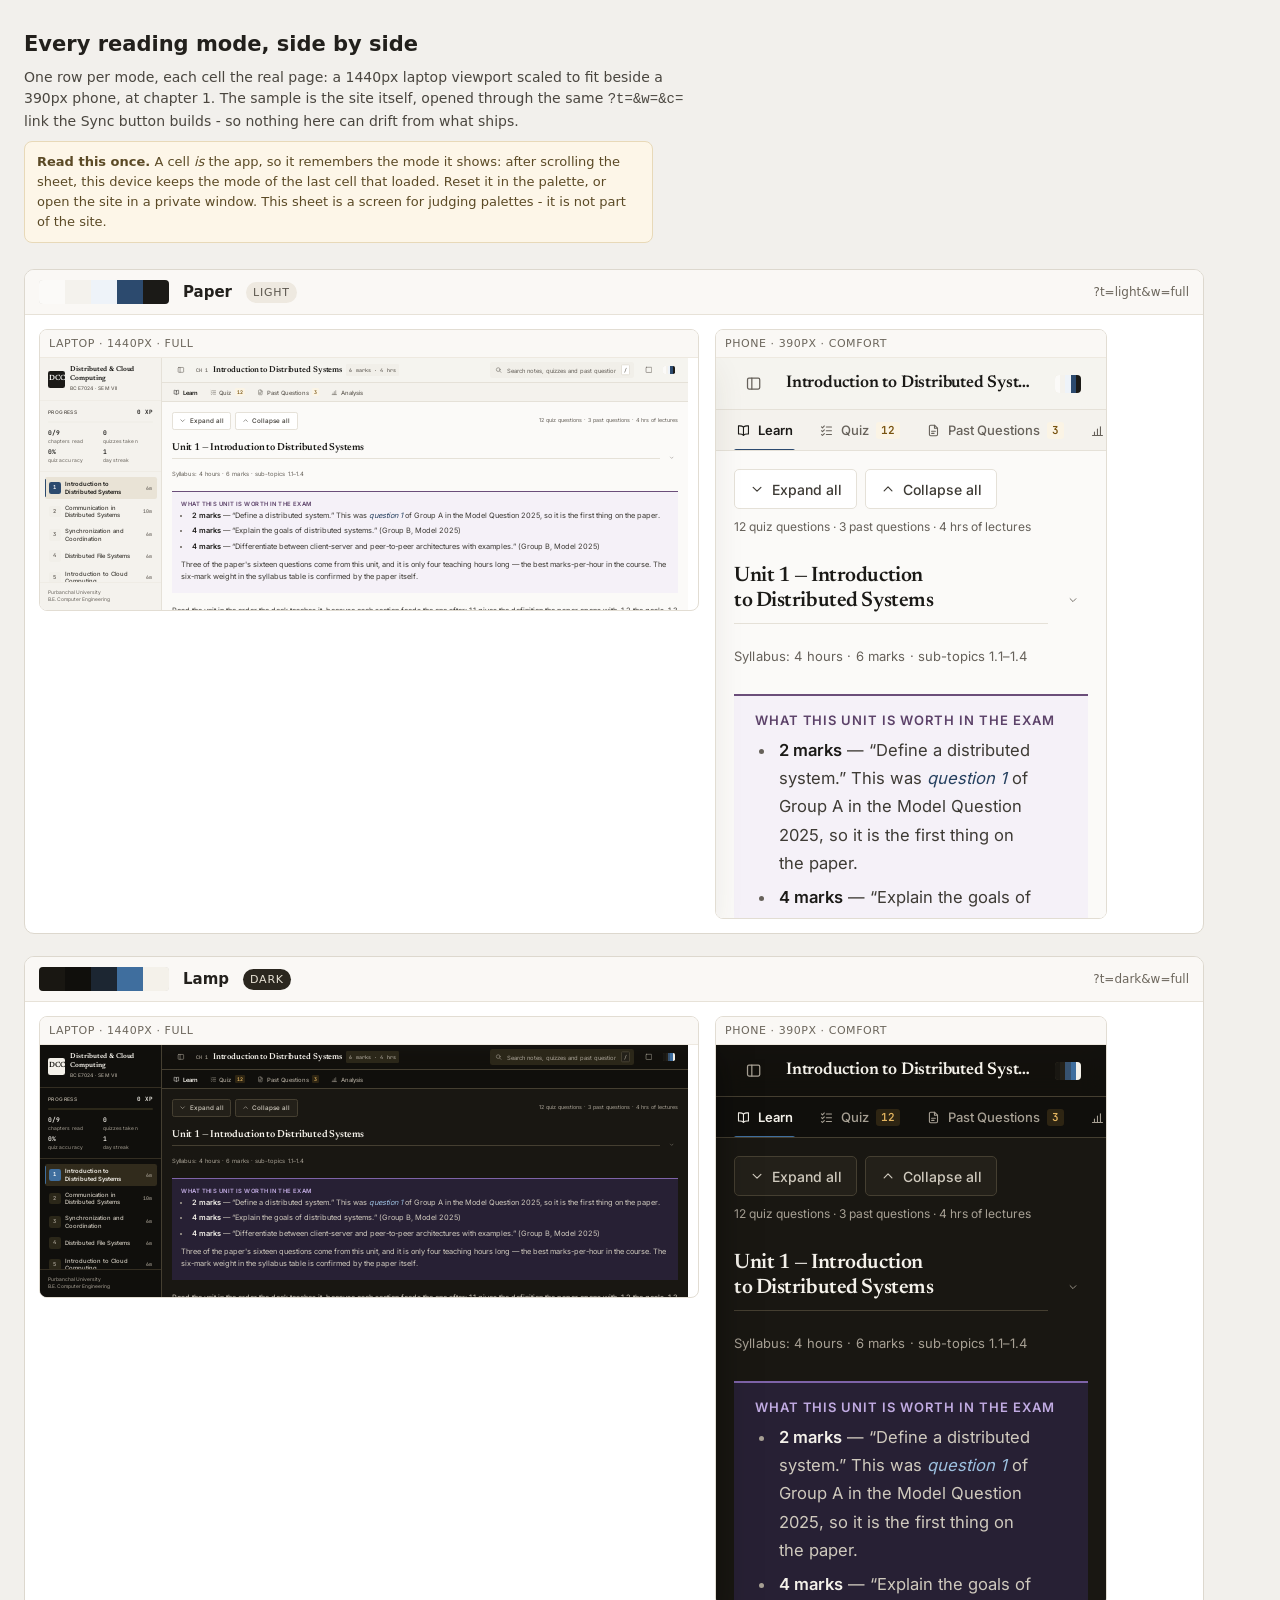
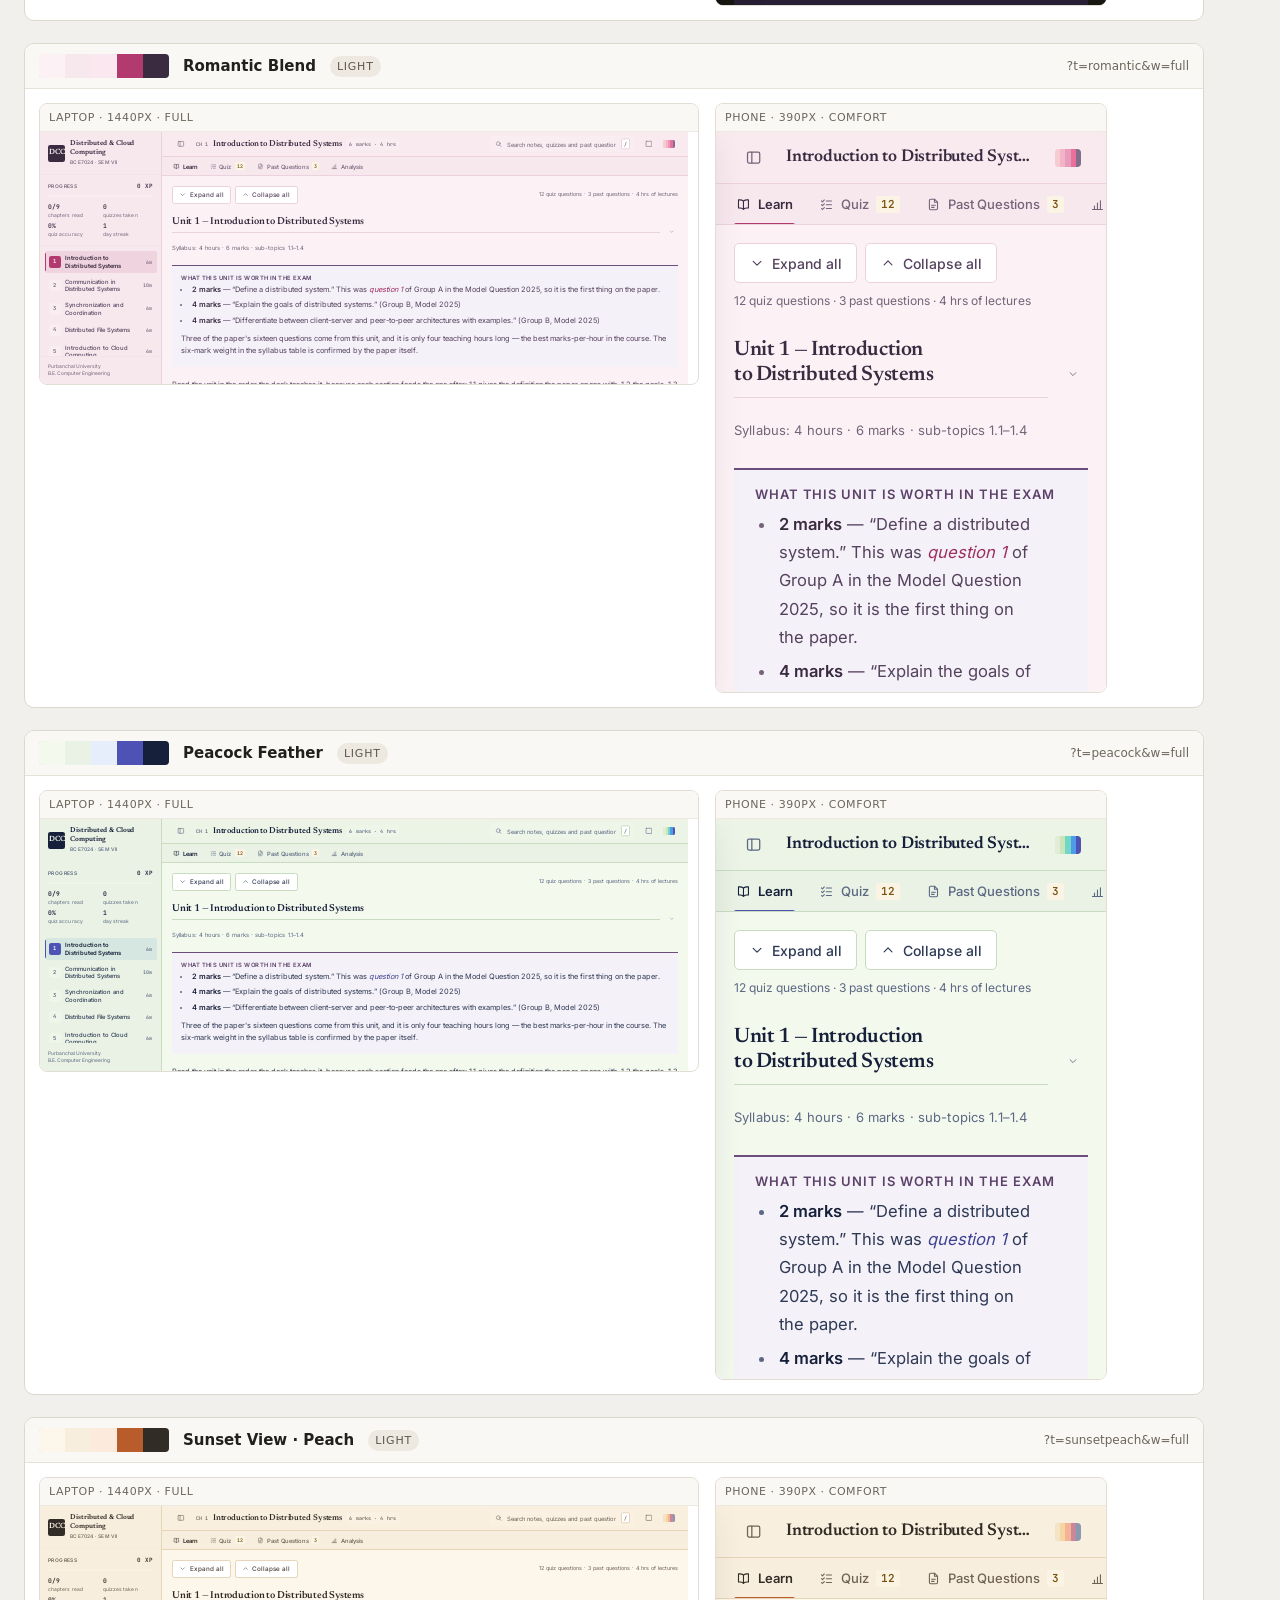
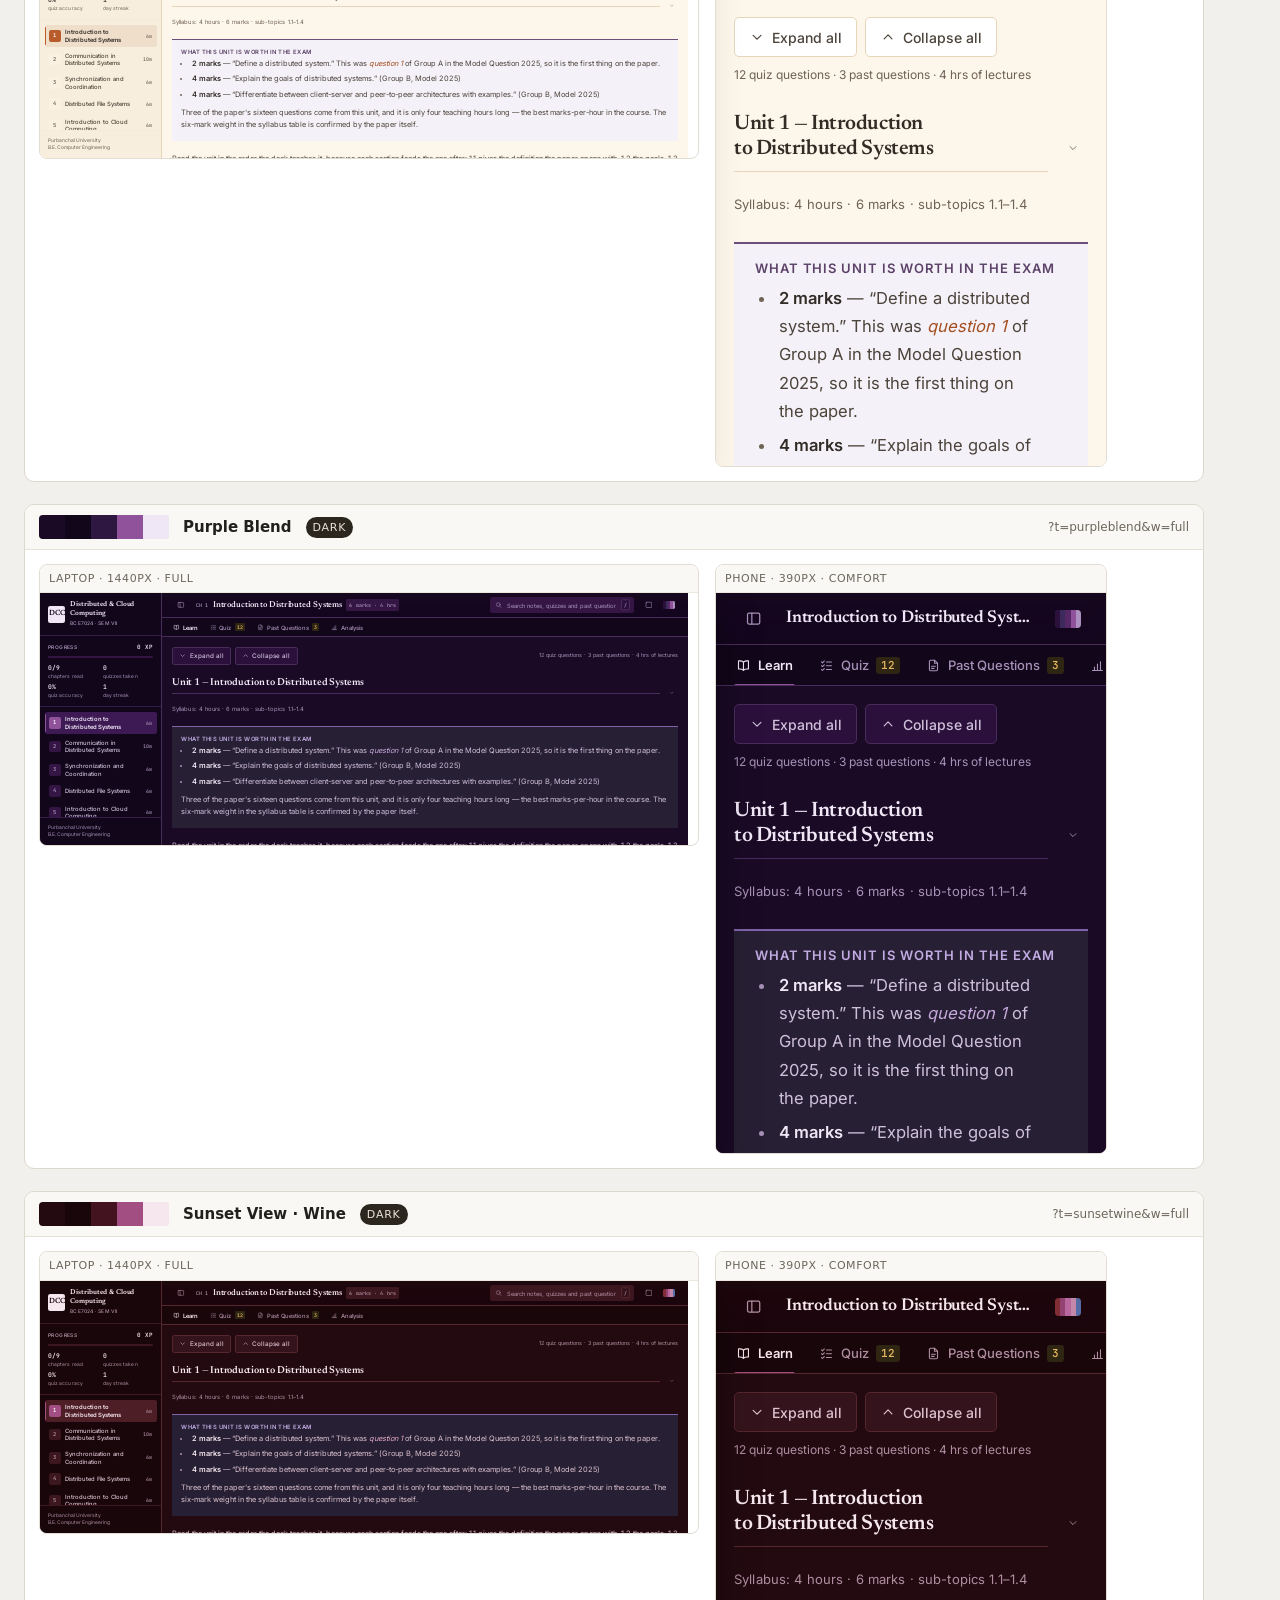
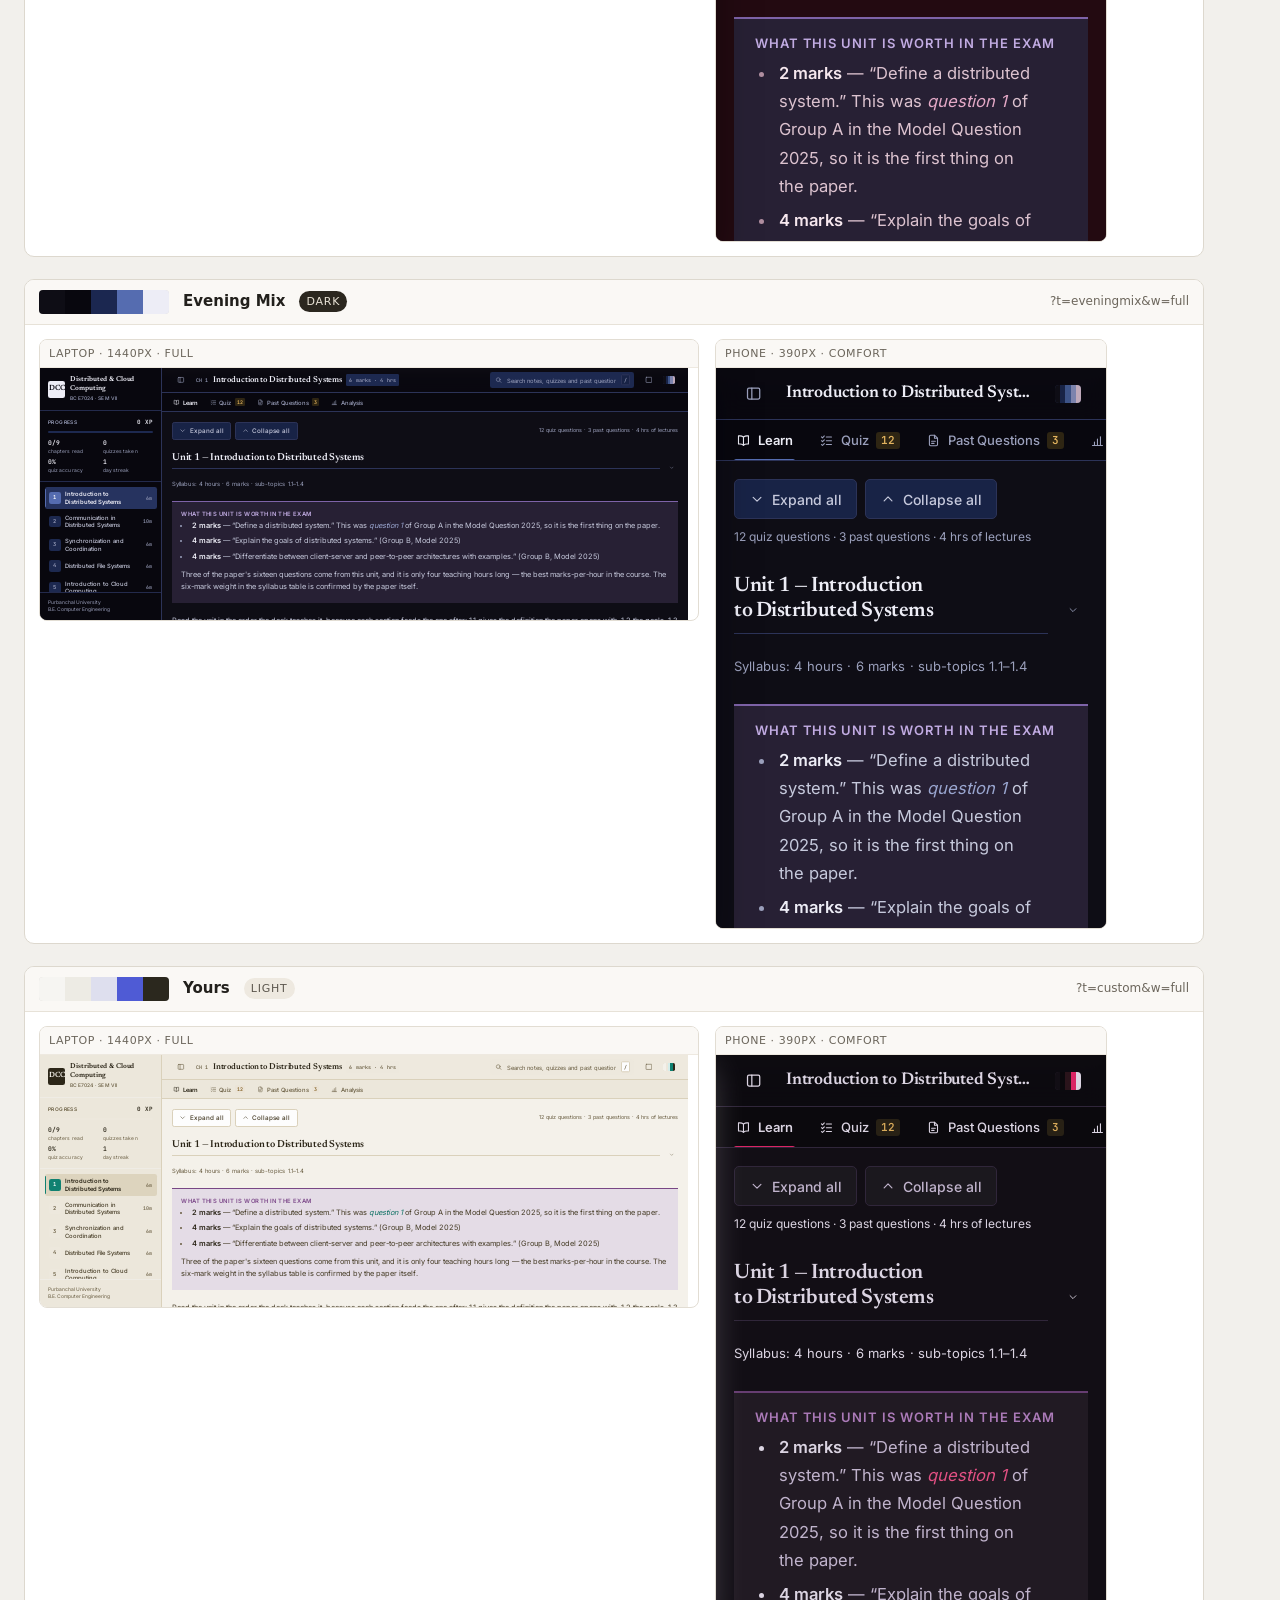
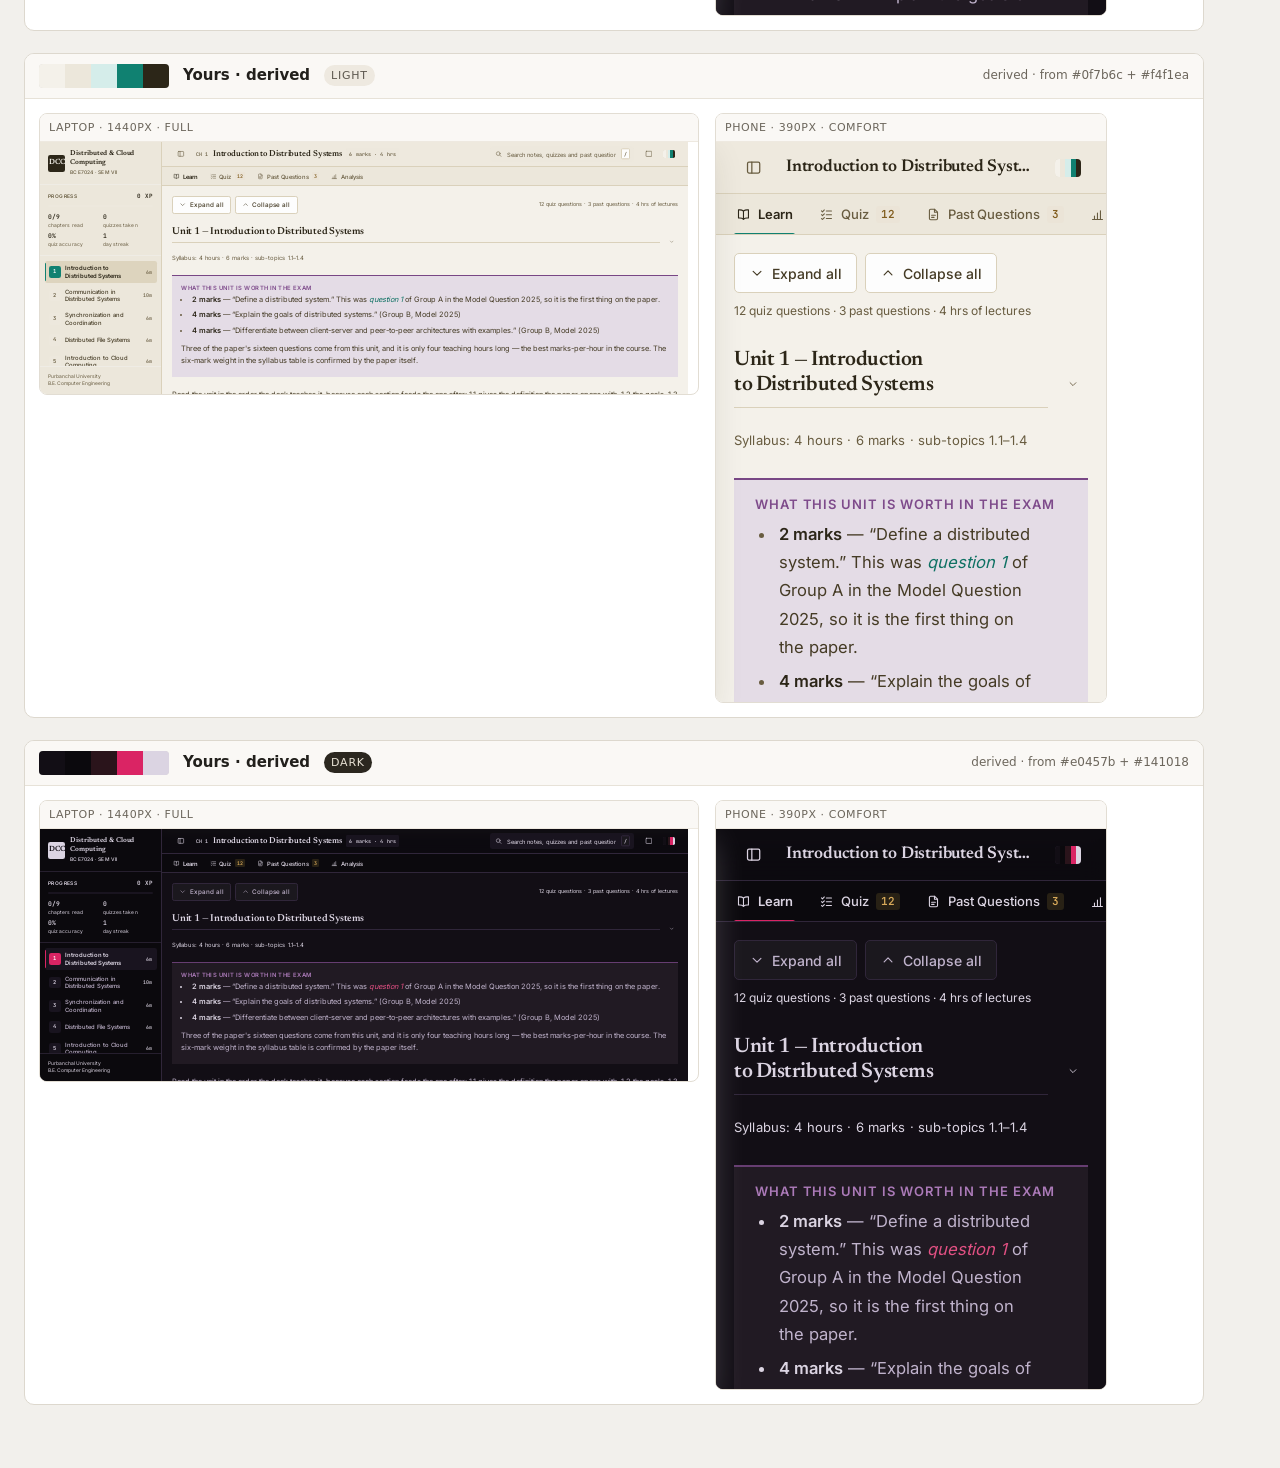
==== theme-sheet.html @ 7e3afd39 "Add a reader-tinted ninth mode, cross-device sync links and a printed-light palette Every mode now d" ====
<!DOCTYPE html>
<html lang="en"><head><meta charset="utf-8">
<title>Every reading mode, side by side</title>
<meta name="viewport" content="width=device-width,initial-scale=1">
<style>
:root { color-scheme: light; }
* { box-sizing: border-box; }
body { margin: 0; padding: 28px 24px 64px; background: #f2f0ec; color: #22201c;
       font: 14px/1.55 system-ui, -apple-system, "Segoe UI", Roboto, sans-serif; }
h1 { font-size: 21px; margin: 0 0 6px; }
.lede { max-width: 76ch; margin: 0 0 8px; color: #4a463f; }
.note { max-width: 76ch; margin: 0 0 26px; padding: 10px 12px; background: #fdf6e8;
        border: 1px solid #e8d9b8; border-radius: 8px; font-size: 13px; color: #5b4a26; }
.sheet { display: grid; gap: 22px; max-width: 1180px; }
.row { background: #fff; border: 1px solid #ddd8ce; border-radius: 10px; overflow: hidden; }
.row > header { display: flex; flex-wrap: wrap; align-items: center; gap: 10px 14px;
                padding: 10px 14px; background: #faf8f5; border-bottom: 1px solid #e7e2d8; }
.row h2 { font-size: 15px; margin: 0; }
.tag { font-size: 11px; text-transform: uppercase; letter-spacing: .07em; padding: 2px 7px;
       border-radius: 20px; background: #eee9e0; color: #5c574e; }
.tag.dark { background: #2b271f; color: #e8e2d5; }
.strip { display: flex; border-radius: 4px; overflow: hidden; box-shadow: inset 0 0 0 1px rgba(0,0,0,.14); }
.strip i { width: 26px; height: 24px; display: block; }
.hint { font-size: 12px; color: #6c665c; margin-left: auto; }
.cells { display: flex; gap: 16px; align-items: flex-start; padding: 14px; overflow-x: auto; }
.cell { flex: 0 0 auto; border: 1px solid #e2ddd3; border-radius: 8px; overflow: hidden; background: #fff; }
.cap { font-size: 11px; letter-spacing: .05em; text-transform: uppercase; color: #6c665c;
       padding: 5px 9px; background: #faf8f5; border-bottom: 1px solid #eee9e0; }
.cell iframe { border: 0; display: block; }
.laptop { width: 660px; }
.laptop iframe { width: 1440px; height: 560px; zoom: .45; }
.phone iframe { width: 390px; height: 560px; }
</style></head><body>
<h1>Every reading mode, side by side</h1>
<p class="lede">One row per mode, each cell the real page: a 1440px laptop viewport scaled to fit beside a 390px phone, at chapter 1. The sample is the site itself, opened through the same <code>?t=&amp;w=&amp;c=</code> link the Sync button builds - so nothing here can drift from what ships.</p>
<p class="note"><b>Read this once.</b> A cell <em>is</em> the app, so it remembers the mode it shows: after scrolling the sheet, this device keeps the mode of the last cell that loaded. Reset it in the palette, or open the site in a private window. This sheet is a screen for judging palettes - it is not part of the site.</p>
<div class="sheet">
<div class="row">
<header>
<span class="strip" aria-hidden="true"><i style="background:#fbfaf8"></i><i style="background:#f4f2ed"></i><i style="background:#eef3f9"></i><i style="background:#2c4a6e"></i><i style="background:#1b1a17"></i></span>
<h2>Paper</h2>
<span class="tag">light</span>
<span class="hint">?t=light&amp;w=full</span>
</header>
<div class="cells">
<div class="cell laptop"><div class="cap">Laptop · 1440px · full</div><iframe loading="lazy" title="Paper at laptop width" src="index.html?t=light&amp;w=full#/learn/ch/1"></iframe></div>
<div class="cell phone"><div class="cap">Phone · 390px · comfort</div><iframe loading="lazy" title="Paper at phone width" src="index.html?t=light&amp;w=comfort#/learn/ch/1"></iframe></div>
</div></div>
<div class="row">
<header>
<span class="strip" aria-hidden="true"><i style="background:#191712"></i><i style="background:#100f0c"></i><i style="background:#1c2632"></i><i style="background:#3f6e9e"></i><i style="background:#f4f1ea"></i></span>
<h2>Lamp</h2>
<span class="tag dark">dark</span>
<span class="hint">?t=dark&amp;w=full</span>
</header>
<div class="cells">
<div class="cell laptop"><div class="cap">Laptop · 1440px · full</div><iframe loading="lazy" title="Lamp at laptop width" src="index.html?t=dark&amp;w=full#/learn/ch/1"></iframe></div>
<div class="cell phone"><div class="cap">Phone · 390px · comfort</div><iframe loading="lazy" title="Lamp at phone width" src="index.html?t=dark&amp;w=comfort#/learn/ch/1"></iframe></div>
</div></div>
<div class="row">
<header>
<span class="strip" aria-hidden="true"><i style="background:#fcf2f5"></i><i style="background:#f7e8ee"></i><i style="background:#fbe7f0"></i><i style="background:#b23a6e"></i><i style="background:#3a2b41"></i></span>
<h2>Romantic Blend</h2>
<span class="tag">light</span>
<span class="hint">?t=romantic&amp;w=full</span>
</header>
<div class="cells">
<div class="cell laptop"><div class="cap">Laptop · 1440px · full</div><iframe loading="lazy" title="Romantic Blend at laptop width" src="index.html?t=romantic&amp;w=full#/learn/ch/1"></iframe></div>
<div class="cell phone"><div class="cap">Phone · 390px · comfort</div><iframe loading="lazy" title="Romantic Blend at phone width" src="index.html?t=romantic&amp;w=comfort#/learn/ch/1"></iframe></div>
</div></div>
<div class="row">
<header>
<span class="strip" aria-hidden="true"><i style="background:#f4f9ee"></i><i style="background:#e9f2e4"></i><i style="background:#e7eefb"></i><i style="background:#4d52b4"></i><i style="background:#17203a"></i></span>
<h2>Peacock Feather</h2>
<span class="tag">light</span>
<span class="hint">?t=peacock&amp;w=full</span>
</header>
<div class="cells">
<div class="cell laptop"><div class="cap">Laptop · 1440px · full</div><iframe loading="lazy" title="Peacock Feather at laptop width" src="index.html?t=peacock&amp;w=full#/learn/ch/1"></iframe></div>
<div class="cell phone"><div class="cap">Phone · 390px · comfort</div><iframe loading="lazy" title="Peacock Feather at phone width" src="index.html?t=peacock&amp;w=comfort#/learn/ch/1"></iframe></div>
</div></div>
<div class="row">
<header>
<span class="strip" aria-hidden="true"><i style="background:#fdf6ea"></i><i style="background:#f8eedd"></i><i style="background:#fcebdd"></i><i style="background:#b75c2a"></i><i style="background:#322c26"></i></span>
<h2>Sunset View · Peach</h2>
<span class="tag">light</span>
<span class="hint">?t=sunsetpeach&amp;w=full</span>
</header>
<div class="cells">
<div class="cell laptop"><div class="cap">Laptop · 1440px · full</div><iframe loading="lazy" title="Sunset View · Peach at laptop width" src="index.html?t=sunsetpeach&amp;w=full#/learn/ch/1"></iframe></div>
<div class="cell phone"><div class="cap">Phone · 390px · comfort</div><iframe loading="lazy" title="Sunset View · Peach at phone width" src="index.html?t=sunsetpeach&amp;w=comfort#/learn/ch/1"></iframe></div>
</div></div>
<div class="row">
<header>
<span class="strip" aria-hidden="true"><i style="background:#1a0a25"></i><i style="background:#12061a"></i><i style="background:#2e1740"></i><i style="background:#8f529b"></i><i style="background:#f0e7f6"></i></span>
<h2>Purple Blend</h2>
<span class="tag dark">dark</span>
<span class="hint">?t=purpleblend&amp;w=full</span>
</header>
<div class="cells">
<div class="cell laptop"><div class="cap">Laptop · 1440px · full</div><iframe loading="lazy" title="Purple Blend at laptop width" src="index.html?t=purpleblend&amp;w=full#/learn/ch/1"></iframe></div>
<div class="cell phone"><div class="cap">Phone · 390px · comfort</div><iframe loading="lazy" title="Purple Blend at phone width" src="index.html?t=purpleblend&amp;w=comfort#/learn/ch/1"></iframe></div>
</div></div>
<div class="row">
<header>
<span class="strip" aria-hidden="true"><i style="background:#230a11"></i><i style="background:#18060b"></i><i style="background:#43141f"></i><i style="background:#a34e83"></i><i style="background:#f6e7ee"></i></span>
<h2>Sunset View · Wine</h2>
<span class="tag dark">dark</span>
<span class="hint">?t=sunsetwine&amp;w=full</span>
</header>
<div class="cells">
<div class="cell laptop"><div class="cap">Laptop · 1440px · full</div><iframe loading="lazy" title="Sunset View · Wine at laptop width" src="index.html?t=sunsetwine&amp;w=full#/learn/ch/1"></iframe></div>
<div class="cell phone"><div class="cap">Phone · 390px · comfort</div><iframe loading="lazy" title="Sunset View · Wine at phone width" src="index.html?t=sunsetwine&amp;w=comfort#/learn/ch/1"></iframe></div>
</div></div>
<div class="row">
<header>
<span class="strip" aria-hidden="true"><i style="background:#0e0d15"></i><i style="background:#08070e"></i><i style="background:#1b2750"></i><i style="background:#556cb0"></i><i style="background:#ededf6"></i></span>
<h2>Evening Mix</h2>
<span class="tag dark">dark</span>
<span class="hint">?t=eveningmix&amp;w=full</span>
</header>
<div class="cells">
<div class="cell laptop"><div class="cap">Laptop · 1440px · full</div><iframe loading="lazy" title="Evening Mix at laptop width" src="index.html?t=eveningmix&amp;w=full#/learn/ch/1"></iframe></div>
<div class="cell phone"><div class="cap">Phone · 390px · comfort</div><iframe loading="lazy" title="Evening Mix at phone width" src="index.html?t=eveningmix&amp;w=comfort#/learn/ch/1"></iframe></div>
</div></div>
<div class="row">
<header>
<span class="strip" aria-hidden="true"><i style="background:#f6f5f2"></i><i style="background:#edebe4"></i><i style="background:#dedfee"></i><i style="background:#4f5bd5"></i><i style="background:#2b281e"></i></span>
<h2>Yours</h2>
<span class="tag">light</span>
<span class="hint">?t=custom&amp;w=full</span>
</header>
<div class="cells">
<div class="cell laptop"><div class="cap">Laptop · 1440px · full</div><iframe loading="lazy" title="Yours at laptop width" src="index.html?t=custom&amp;w=full#/learn/ch/1"></iframe></div>
<div class="cell phone"><div class="cap">Phone · 390px · comfort</div><iframe loading="lazy" title="Yours at phone width" src="index.html?t=custom&amp;w=comfort#/learn/ch/1"></iframe></div>
</div></div>
<div class="row">
<header>
<span class="strip" aria-hidden="true"><i style="background:#f4f1ea"></i><i style="background:#ece7db"></i><i style="background:#d5edea"></i><i style="background:#108171"></i><i style="background:#2c2618"></i></span>
<h2>Yours · derived</h2>
<span class="tag">light</span>
<span class="hint">derived · from #0f7b6c + #f4f1ea</span>
</header>
<div class="cells">
<div class="cell laptop"><div class="cap">Laptop · 1440px · full</div><iframe loading="lazy" title="Yours · derived at laptop width" src="index.html?c=0f7b6c,f4f1ea&amp;w=full#/learn/ch/1"></iframe></div>
<div class="cell phone"><div class="cap">Phone · 390px · comfort</div><iframe loading="lazy" title="Yours · derived at phone width" src="index.html?c=0f7b6c,f4f1ea&amp;w=comfort#/learn/ch/1"></iframe></div>
</div></div>
<div class="row">
<header>
<span class="strip" aria-hidden="true"><i style="background:#120e15"></i><i style="background:#0b090d"></i><i style="background:#2a141b"></i><i style="background:#da2464"></i><i style="background:#dbd4e2"></i></span>
<h2>Yours · derived</h2>
<span class="tag dark">dark</span>
<span class="hint">derived · from #e0457b + #141018</span>
</header>
<div class="cells">
<div class="cell laptop"><div class="cap">Laptop · 1440px · full</div><iframe loading="lazy" title="Yours · derived at laptop width" src="index.html?c=e0457b,141018&amp;w=full#/learn/ch/1"></iframe></div>
<div class="cell phone"><div class="cap">Phone · 390px · comfort</div><iframe loading="lazy" title="Yours · derived at phone width" src="index.html?c=e0457b,141018&amp;w=comfort#/learn/ch/1"></iframe></div>
</div></div>
</div>
</body></html>
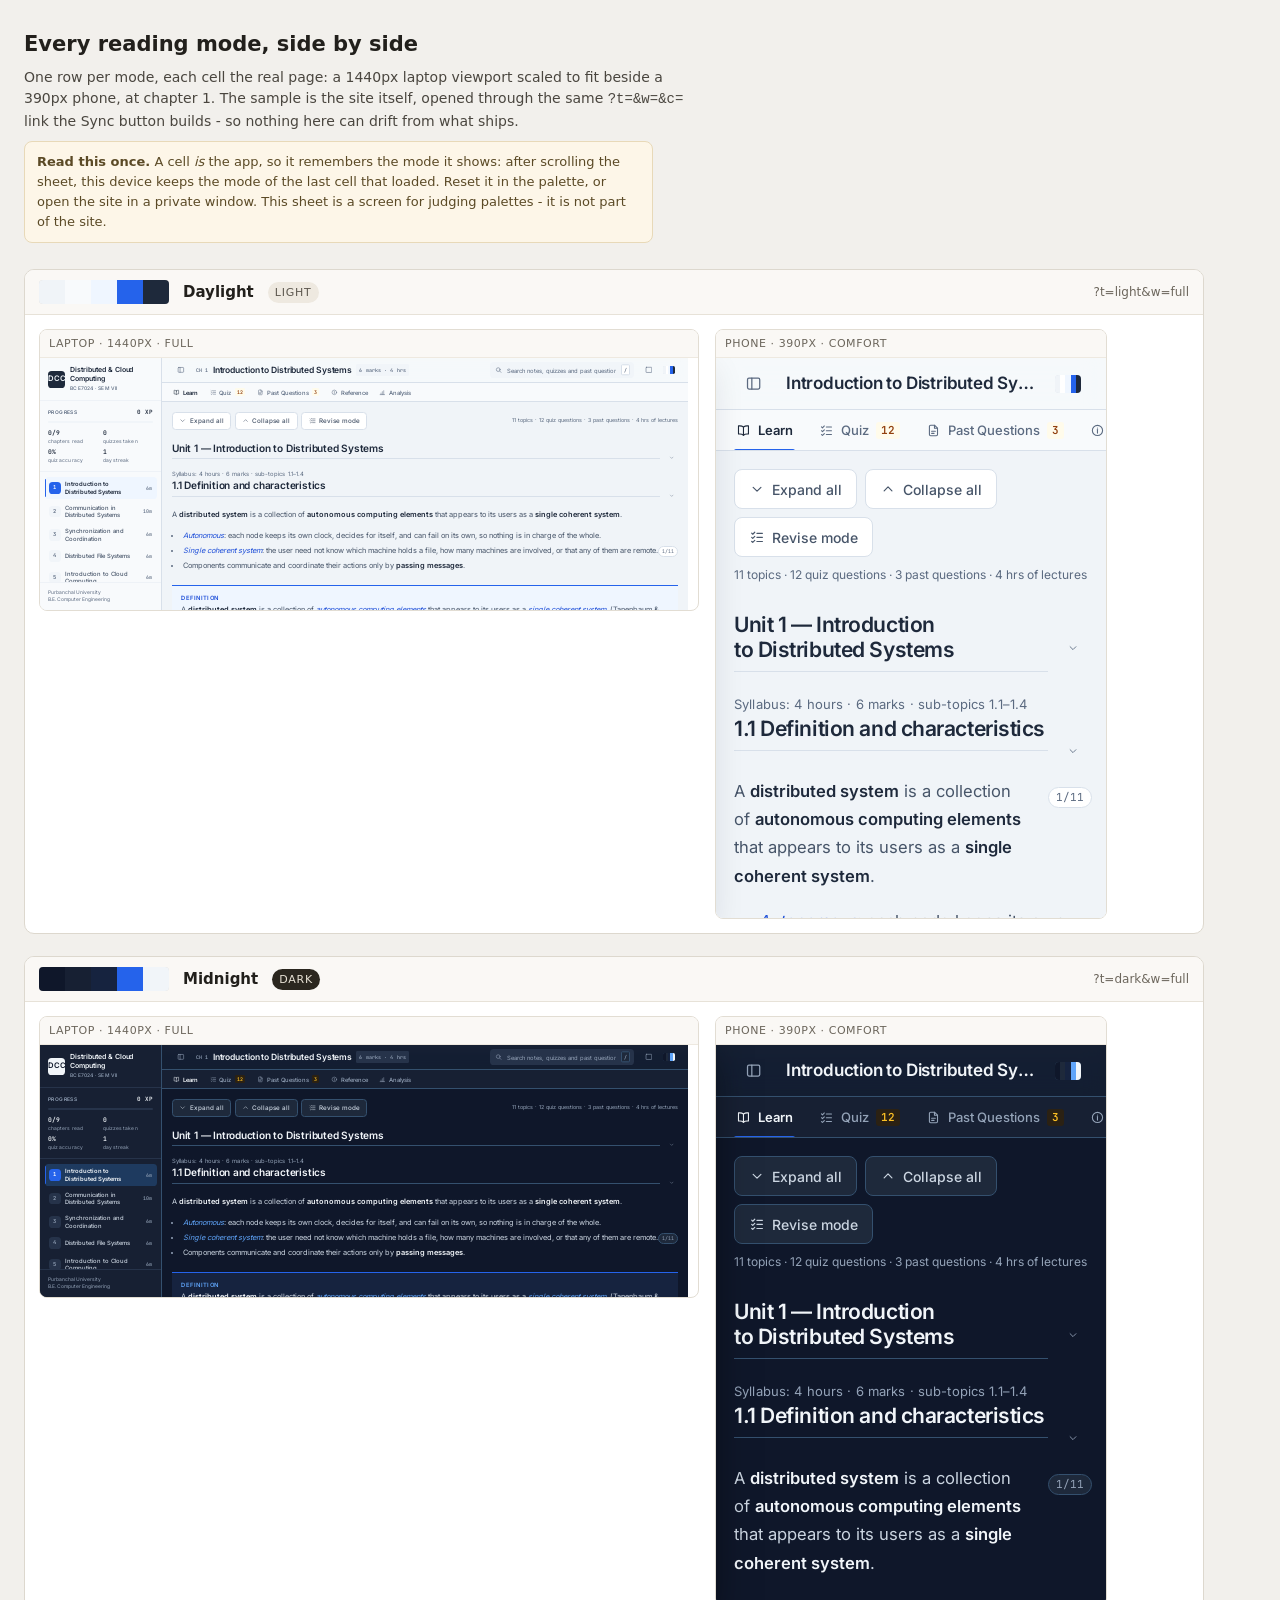
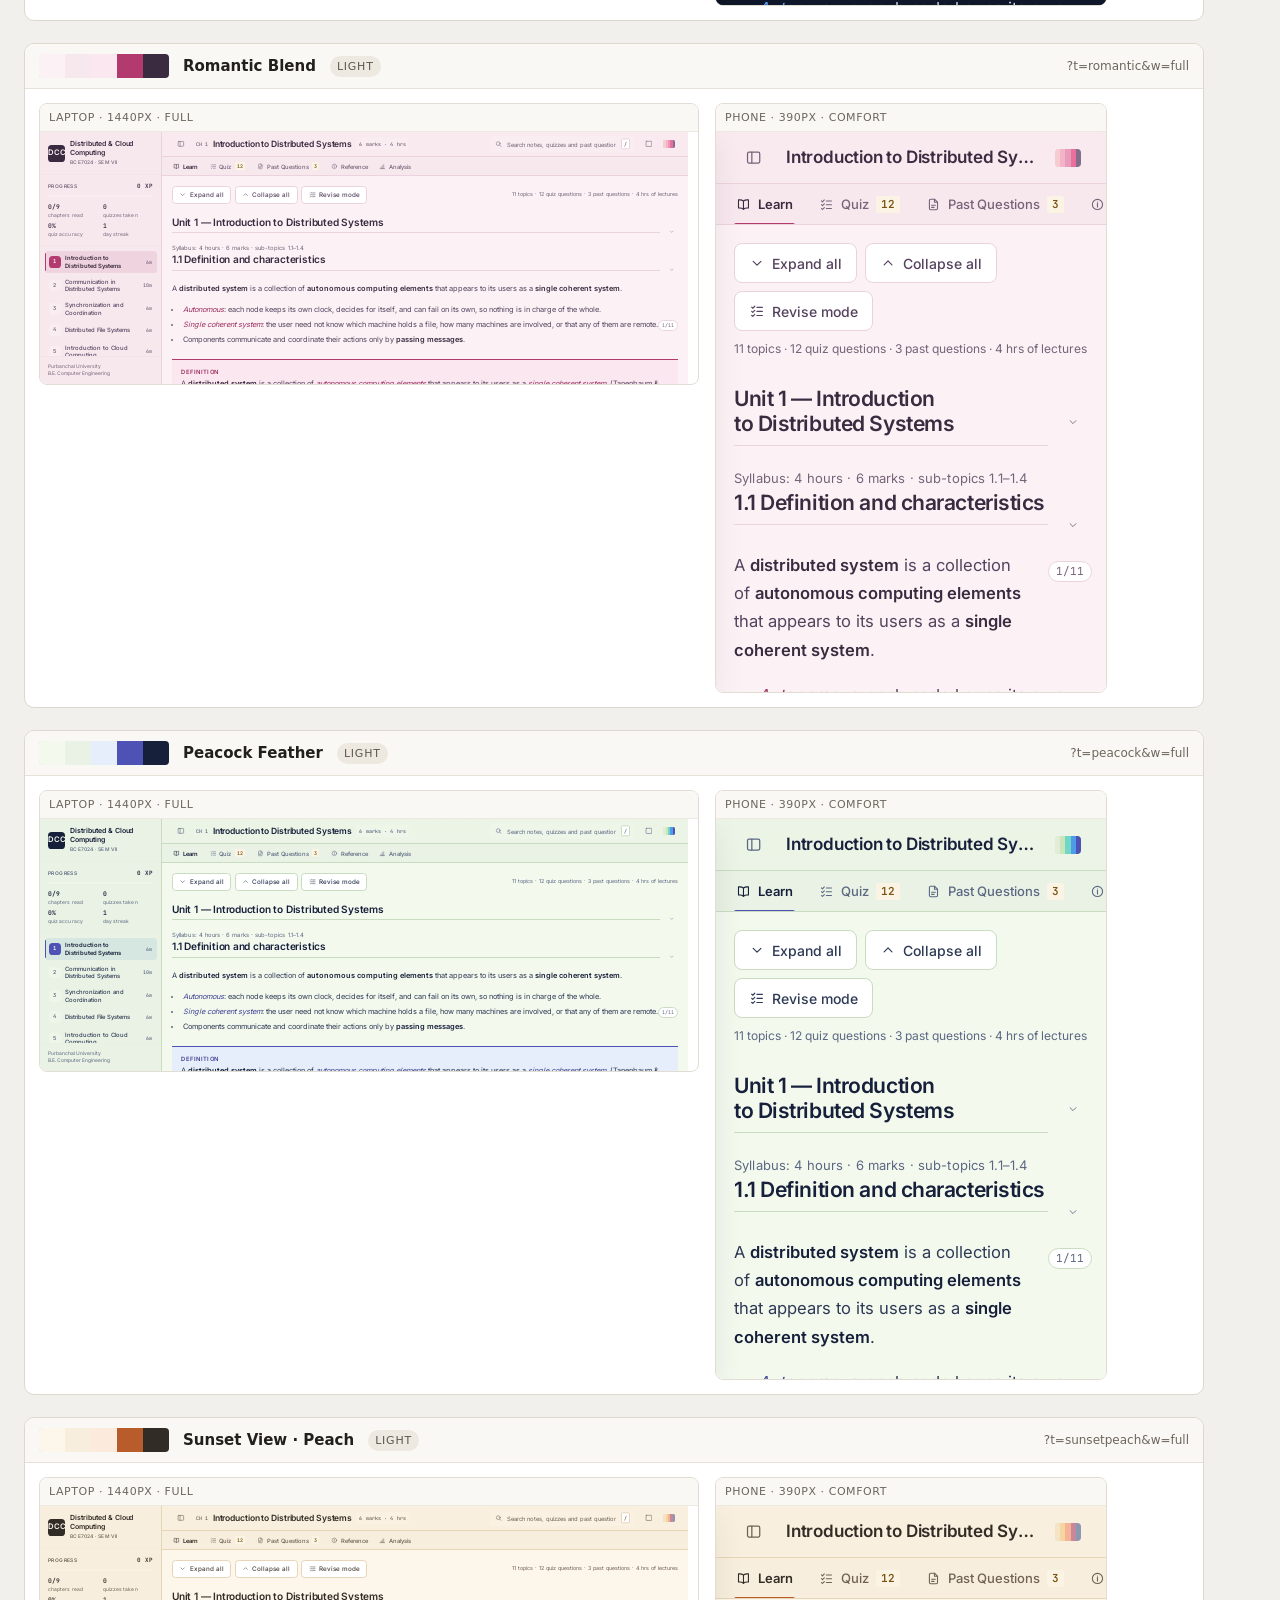
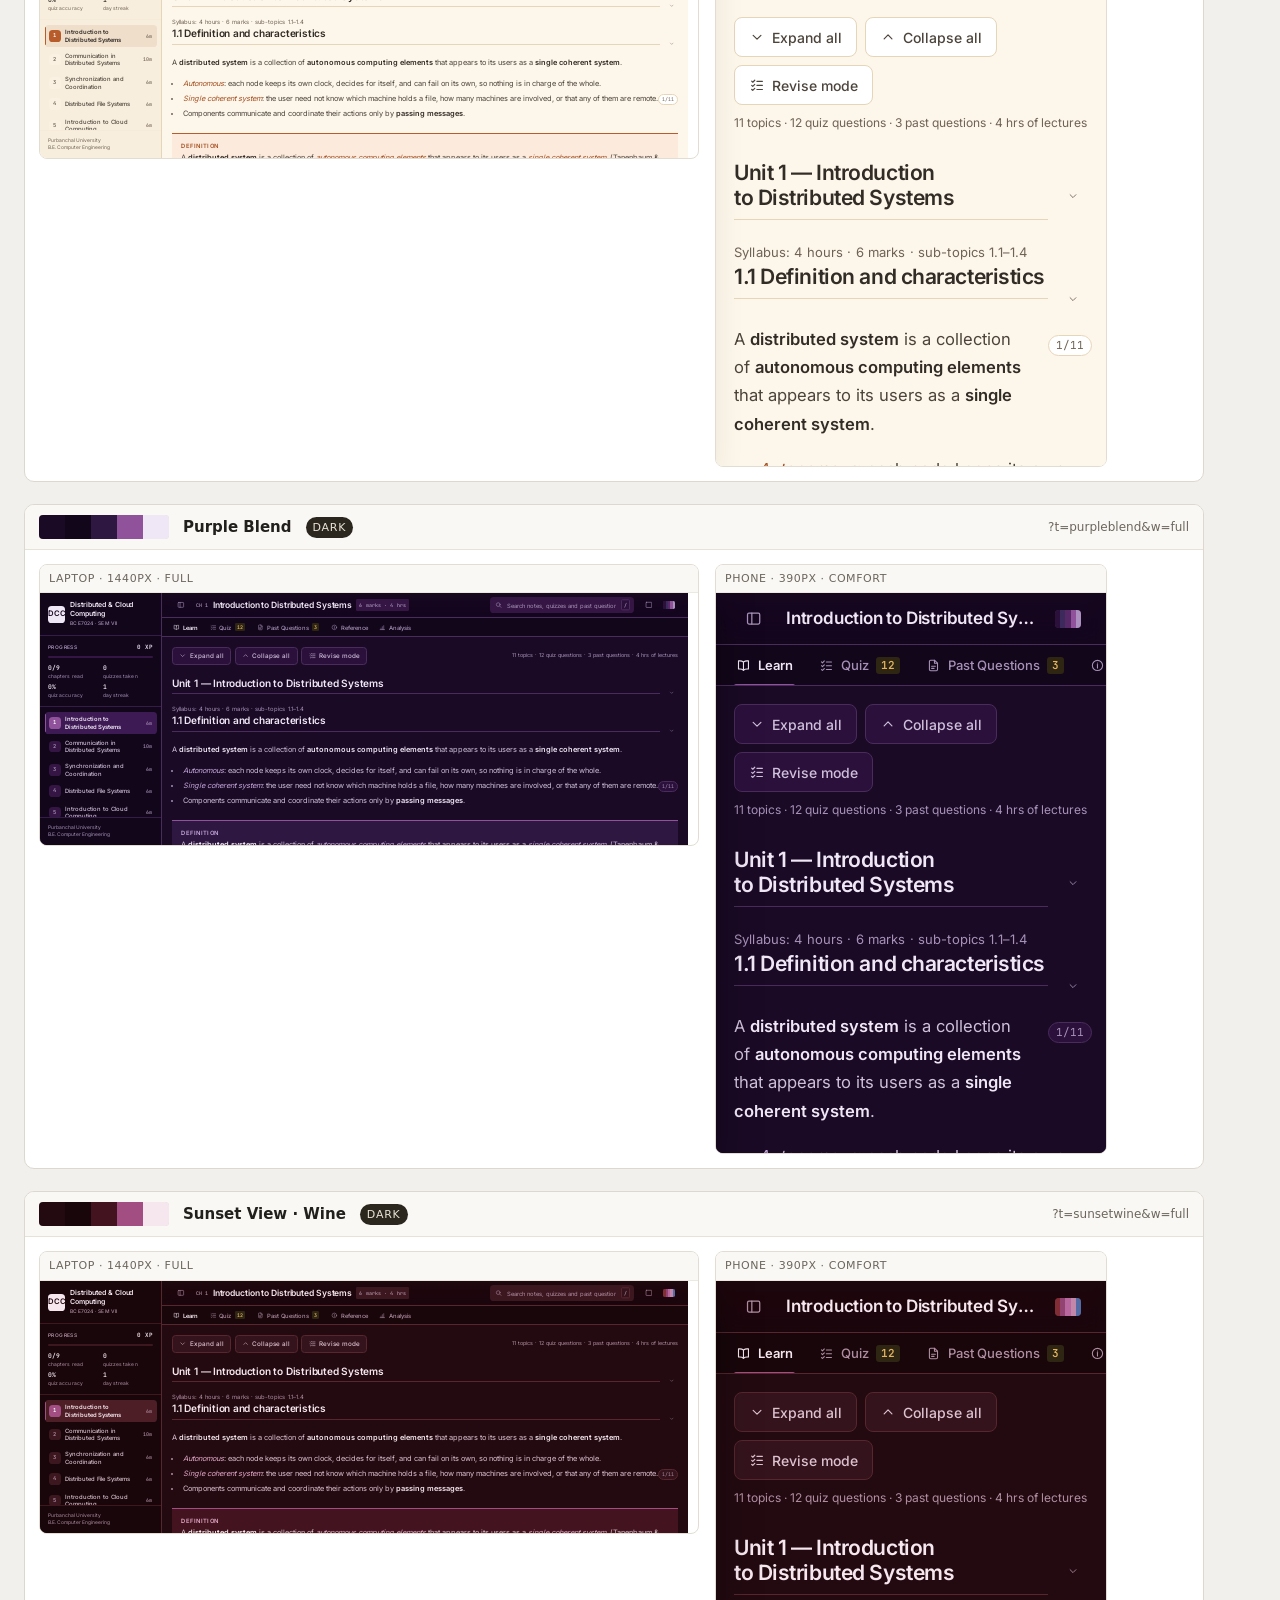
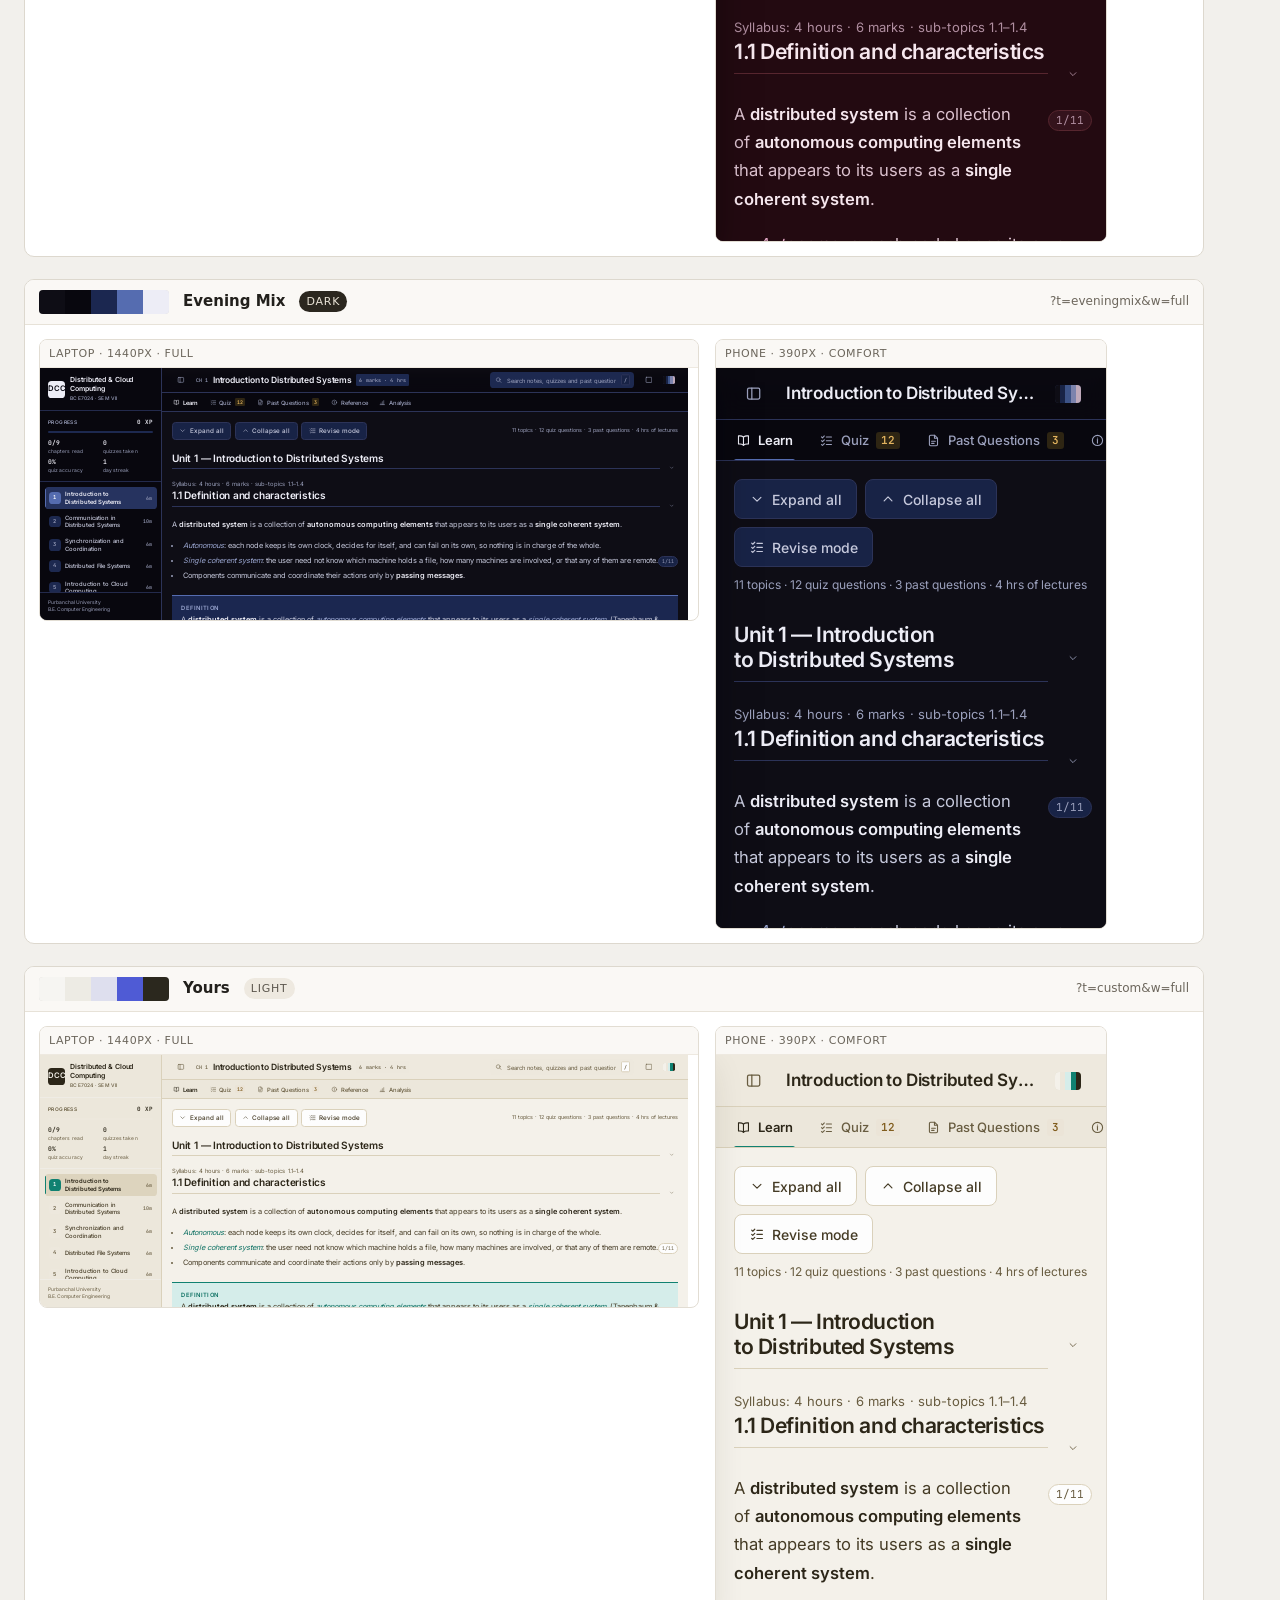
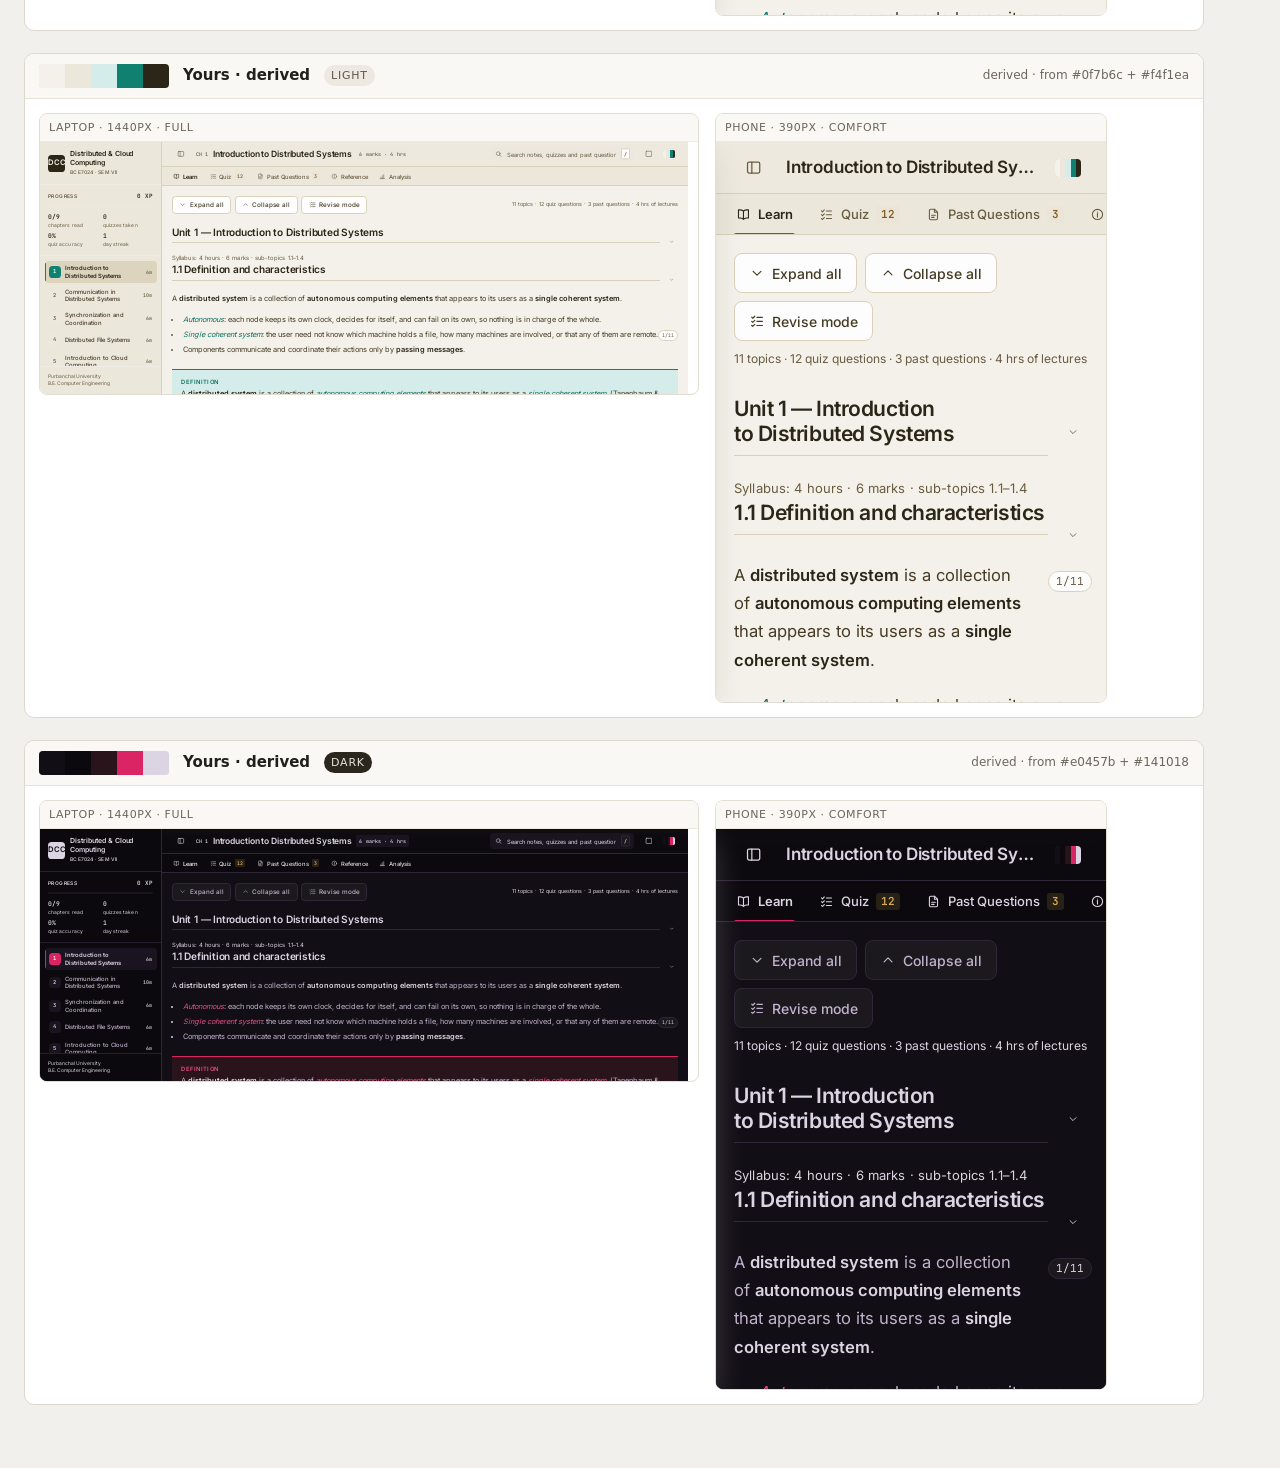
==== commit bbcdcef9: "Teaching edits across all nine units, voice catalogue supersessions, revise-layer fix Co-Authored-By" ====
--- a/theme-sheet.html
+++ b/theme-sheet.html
@@ -37,25 +37,25 @@
 <div class="sheet">
 <div class="row">
 <header>
-<span class="strip" aria-hidden="true"><i style="background:#fbfaf8"></i><i style="background:#f4f2ed"></i><i style="background:#eef3f9"></i><i style="background:#2c4a6e"></i><i style="background:#1b1a17"></i></span>
-<h2>Paper</h2>
+<span class="strip" aria-hidden="true"><i style="background:#f0f4f8"></i><i style="background:#f8fafc"></i><i style="background:#eff6ff"></i><i style="background:#2563eb"></i><i style="background:#1e293b"></i></span>
+<h2>Daylight</h2>
 <span class="tag">light</span>
 <span class="hint">?t=light&amp;w=full</span>
 </header>
 <div class="cells">
-<div class="cell laptop"><div class="cap">Laptop · 1440px · full</div><iframe loading="lazy" title="Paper at laptop width" src="index.html?t=light&amp;w=full#/learn/ch/1"></iframe></div>
-<div class="cell phone"><div class="cap">Phone · 390px · comfort</div><iframe loading="lazy" title="Paper at phone width" src="index.html?t=light&amp;w=comfort#/learn/ch/1"></iframe></div>
+<div class="cell laptop"><div class="cap">Laptop · 1440px · full</div><iframe loading="lazy" title="Daylight at laptop width" src="index.html?t=light&amp;w=full#/learn/ch/1"></iframe></div>
+<div class="cell phone"><div class="cap">Phone · 390px · comfort</div><iframe loading="lazy" title="Daylight at phone width" src="index.html?t=light&amp;w=comfort#/learn/ch/1"></iframe></div>
 </div></div>
 <div class="row">
 <header>
-<span class="strip" aria-hidden="true"><i style="background:#191712"></i><i style="background:#100f0c"></i><i style="background:#1c2632"></i><i style="background:#3f6e9e"></i><i style="background:#f4f1ea"></i></span>
-<h2>Lamp</h2>
+<span class="strip" aria-hidden="true"><i style="background:#0f172a"></i><i style="background:#172033"></i><i style="background:#16233f"></i><i style="background:#2563eb"></i><i style="background:#f1f5f9"></i></span>
+<h2>Midnight</h2>
 <span class="tag dark">dark</span>
 <span class="hint">?t=dark&amp;w=full</span>
 </header>
 <div class="cells">
-<div class="cell laptop"><div class="cap">Laptop · 1440px · full</div><iframe loading="lazy" title="Lamp at laptop width" src="index.html?t=dark&amp;w=full#/learn/ch/1"></iframe></div>
-<div class="cell phone"><div class="cap">Phone · 390px · comfort</div><iframe loading="lazy" title="Lamp at phone width" src="index.html?t=dark&amp;w=comfort#/learn/ch/1"></iframe></div>
+<div class="cell laptop"><div class="cap">Laptop · 1440px · full</div><iframe loading="lazy" title="Midnight at laptop width" src="index.html?t=dark&amp;w=full#/learn/ch/1"></iframe></div>
+<div class="cell phone"><div class="cap">Phone · 390px · comfort</div><iframe loading="lazy" title="Midnight at phone width" src="index.html?t=dark&amp;w=comfort#/learn/ch/1"></iframe></div>
 </div></div>
 <div class="row">
 <header>
